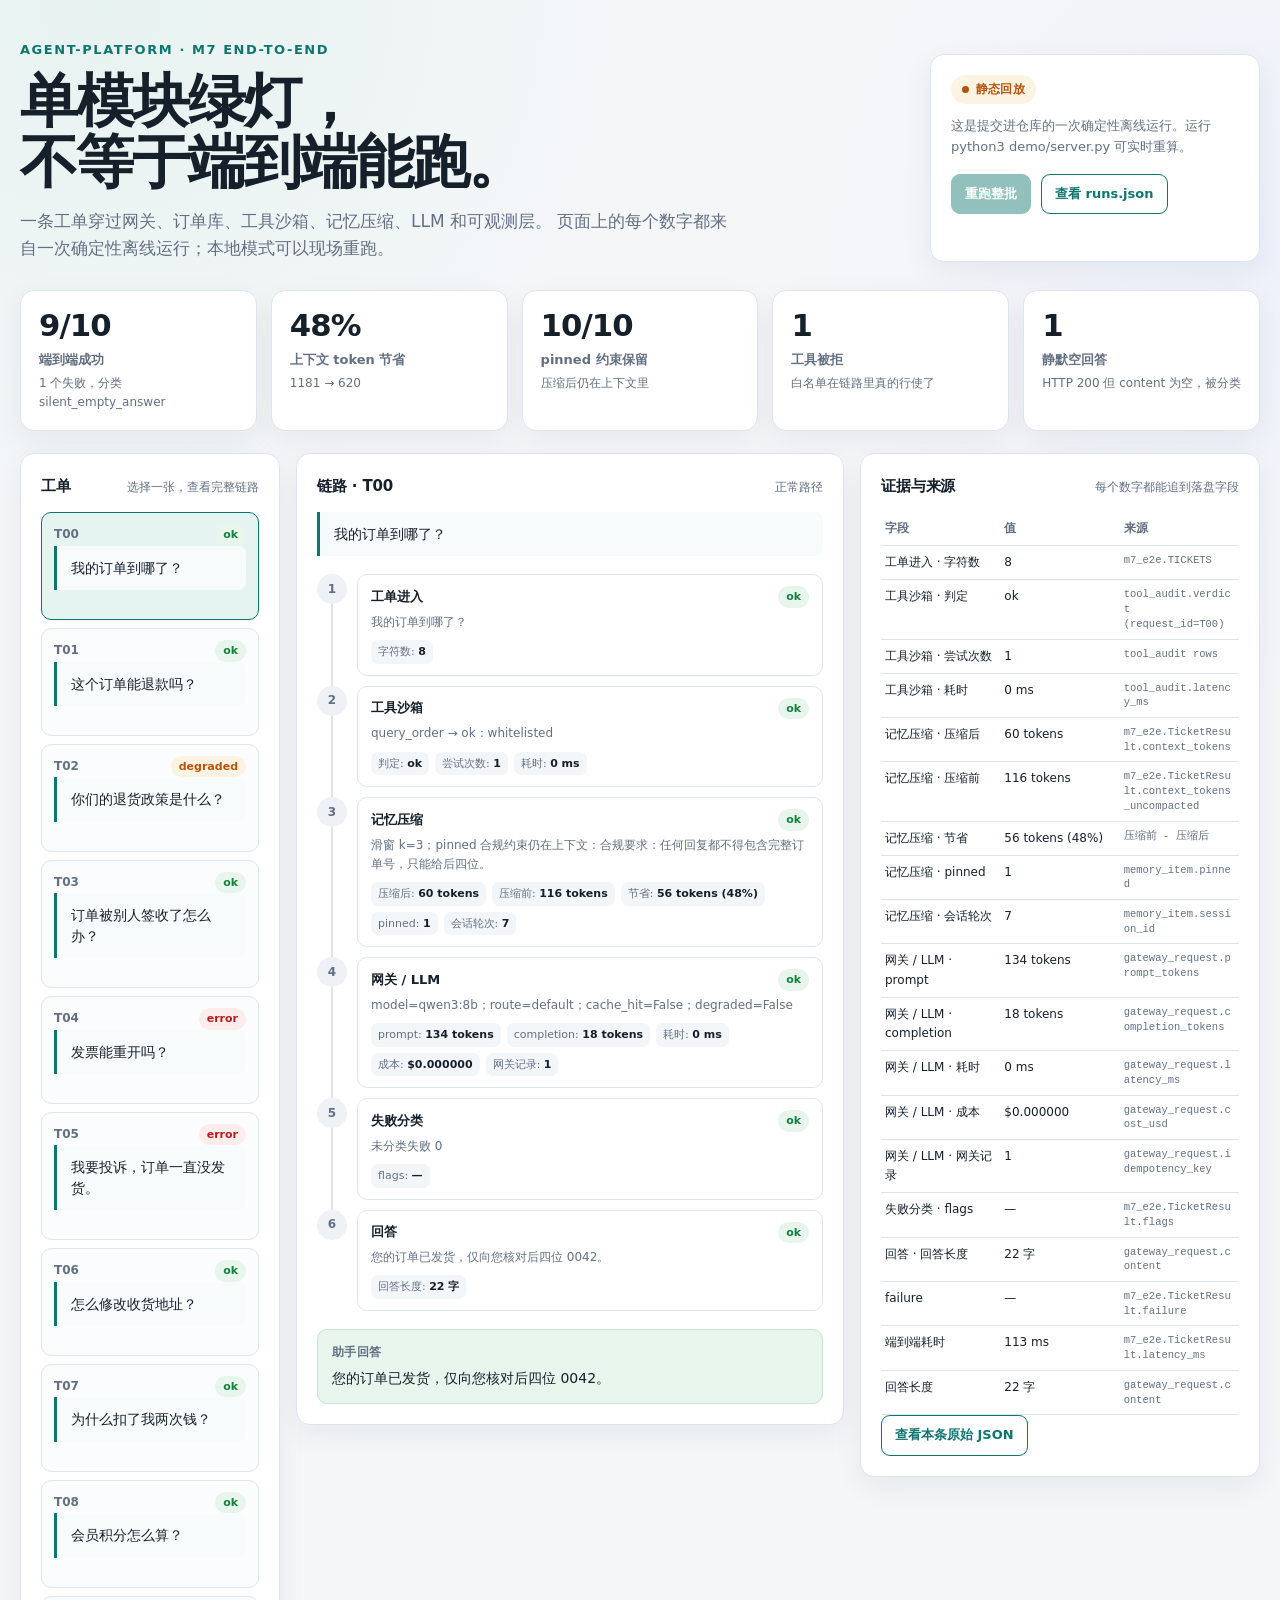
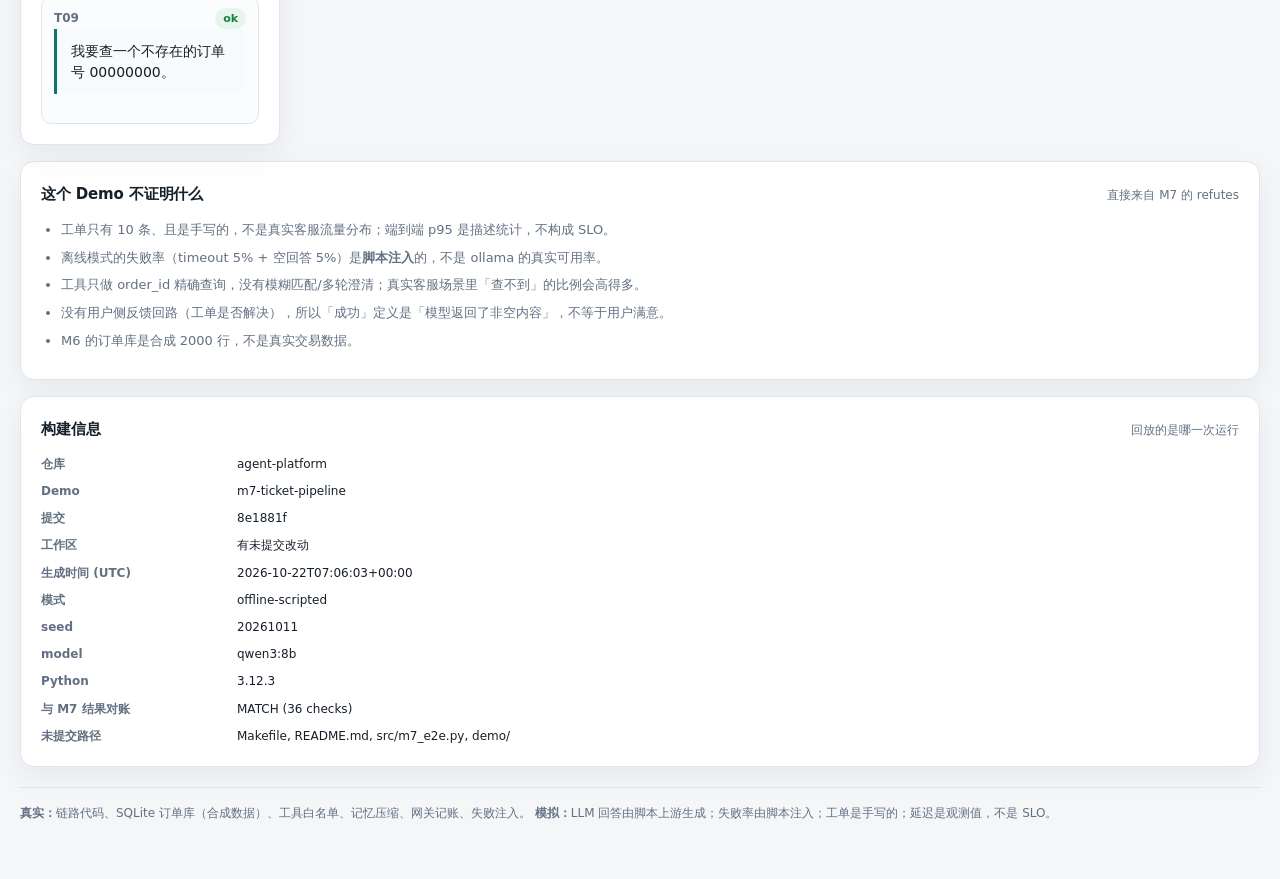
==== demo/public/index.html @ 4ac13f2f "feat(demo): add M7 ticket-pipeline evidence demo Adds a zero-dependency demo layer over the existing" ====
<!doctype html>
<html lang="zh-CN">
<head>
  <meta charset="utf-8">
  <meta name="viewport" content="width=device-width, initial-scale=1">
  <title>agent-platform · 工单链路 Demo</title>
  <meta name="description" content="一条客服工单穿过网关、订单库、工具沙箱、记忆压缩、LLM 和可观测层的可复现 Demo。">
  <link rel="stylesheet" href="./style.css">
</head>
<body>
  <div class="page">
    <header class="hero">
      <div class="hero-copy">
        <p class="eyebrow">agent-platform · M7 end-to-end</p>
        <h1>单模块绿灯，<br>不等于端到端能跑。</h1>
        <p class="lede">
          一条工单穿过网关、订单库、工具沙箱、记忆压缩、LLM 和可观测层。
          页面上的每个数字都来自一次确定性离线运行；本地模式可以现场重跑。
        </p>
      </div>
      <div class="mode-card">
        <span id="mode-badge" class="badge badge-neutral">加载中</span>
        <p id="mode-note" class="mode-note">正在读取构建产物…</p>
        <div class="mode-actions">
          <button id="rerun" class="button" type="button" disabled>重跑整批</button>
          <a id="raw-link" class="button button-ghost" href="./runs.json" target="_blank" rel="noreferrer">查看 runs.json</a>
        </div>
        <p id="rerun-status" class="rerun-status" aria-live="polite"></p>
      </div>
    </header>

    <div id="error" class="error" hidden></div>

    <section class="summary" id="summary" aria-label="关键证据"></section>

    <main class="layout">
      <section class="panel ticket-panel" aria-labelledby="tickets-title">
        <div class="panel-heading">
          <h2 id="tickets-title">工单</h2>
          <span class="muted">选择一张，查看完整链路</span>
        </div>
        <div id="ticket-list" class="ticket-list" role="list"></div>
      </section>

      <section class="panel detail-panel" aria-labelledby="detail-title">
        <div class="panel-heading">
          <h2 id="detail-title">链路</h2>
          <span id="detail-scenario" class="muted"></span>
        </div>
        <p id="ticket-text" class="ticket-text"></p>
        <div id="stage-timeline" class="timeline"></div>
        <div id="answer" class="answer"></div>
      </section>

      <aside class="panel evidence-panel" aria-labelledby="evidence-title">
        <div class="panel-heading">
          <h2 id="evidence-title">证据与来源</h2>
          <span class="muted">每个数字都能追到落盘字段</span>
        </div>
        <div id="evidence"></div>
        <button id="raw-toggle" class="button button-ghost" type="button" aria-expanded="false">查看本条原始 JSON</button>
        <pre id="raw-json" class="raw-json" hidden></pre>
      </aside>
    </main>

    <section class="panel boundaries" aria-labelledby="boundaries-title">
      <div class="panel-heading">
        <h2 id="boundaries-title">这个 Demo 不证明什么</h2>
        <span class="muted">直接来自 M7 的 refutes</span>
      </div>
      <ul id="boundaries"></ul>
    </section>

    <section class="panel provenance" aria-labelledby="meta-title">
      <div class="panel-heading">
        <h2 id="meta-title">构建信息</h2>
        <span class="muted">回放的是哪一次运行</span>
      </div>
      <dl id="meta"></dl>
    </section>

    <footer class="footer">
      <p>
        <strong>真实：</strong>链路代码、SQLite 订单库（合成数据）、工具白名单、记忆压缩、网关记账、失败注入。
        <strong>模拟：</strong>LLM 回答由脚本上游生成；失败率由脚本注入；工单是手写的；延迟是观测值，不是 SLO。
      </p>
    </footer>
  </div>
  <noscript>这个页面需要 JavaScript 才能读取 runs.json。</noscript>
  <script src="./app.js"></script>
</body>
</html>
---- demo/public/style.css ----
:root {
  --bg: #f4f6f8;
  --panel: #ffffff;
  --ink: #16202b;
  --muted: #637083;
  --line: #dfe5ec;
  --accent: #0f766e;
  --accent-soft: #e6f4f1;
  --ok: #15803d;
  --ok-soft: #e8f5ec;
  --warn: #b45309;
  --warn-soft: #fdf3e3;
  --bad: #b91c1c;
  --bad-soft: #fdecec;
  --neutral-soft: #eef1f5;
  --radius: 14px;
  --shadow: 0 10px 30px rgba(22, 32, 43, 0.06);
}

* { box-sizing: border-box; }

html { scroll-behavior: smooth; }

body {
  margin: 0;
  background:
    radial-gradient(circle at 8% 0%, #e7f3f0 0, transparent 32rem),
    radial-gradient(circle at 100% 10%, #eef1fb 0, transparent 28rem),
    var(--bg);
  color: var(--ink);
  font-family: ui-sans-serif, system-ui, -apple-system, "Segoe UI", "Noto Sans SC", sans-serif;
  line-height: 1.6;
  overflow-x: hidden;
}

.page {
  width: min(1440px, calc(100% - 40px));
  margin: 0 auto;
  padding: 40px 0 56px;
}

.hero {
  display: grid;
  grid-template-columns: minmax(0, 1fr) 330px;
  gap: 28px;
  align-items: end;
  margin-bottom: 28px;
}

.eyebrow {
  margin: 0 0 10px;
  color: var(--accent);
  font-size: 13px;
  font-weight: 700;
  letter-spacing: 0.12em;
  text-transform: uppercase;
}

h1 {
  margin: 0 0 14px;
  font-size: clamp(34px, 5vw, 58px);
  line-height: 1.06;
  letter-spacing: -0.035em;
}

.lede {
  max-width: 720px;
  margin: 0;
  color: var(--muted);
  font-size: 17px;
}

.mode-card {
  background: var(--panel);
  border: 1px solid var(--line);
  border-radius: var(--radius);
  box-shadow: var(--shadow);
  padding: 20px;
}

.badge {
  display: inline-flex;
  align-items: center;
  gap: 7px;
  border-radius: 999px;
  padding: 5px 11px;
  font-size: 12px;
  font-weight: 700;
  letter-spacing: 0.02em;
}

.badge::before {
  content: "";
  width: 7px;
  height: 7px;
  border-radius: 50%;
  background: currentColor;
}

.badge-neutral { background: var(--neutral-soft); color: var(--muted); }
.badge-static { background: var(--warn-soft); color: var(--warn); }
.badge-live { background: var(--ok-soft); color: var(--ok); }

.mode-note {
  margin: 12px 0 16px;
  color: var(--muted);
  font-size: 13px;
}

.mode-actions { display: flex; flex-wrap: wrap; gap: 10px; }

.button {
  appearance: none;
  border: 1px solid var(--accent);
  background: var(--accent);
  color: #fff;
  border-radius: 9px;
  padding: 9px 13px;
  font: inherit;
  font-size: 13px;
  font-weight: 650;
  cursor: pointer;
  text-decoration: none;
  transition: transform 120ms ease, opacity 120ms ease, background 120ms ease;
}

.button:hover:not(:disabled) { transform: translateY(-1px); }
.button:disabled { cursor: not-allowed; opacity: 0.45; }

.button-ghost {
  background: transparent;
  color: var(--accent);
}

.rerun-status {
  min-height: 1.4em;
  margin: 10px 0 0;
  color: var(--muted);
  font-size: 12px;
}

.error {
  margin-bottom: 20px;
  border: 1px solid #f2c4c4;
  background: var(--bad-soft);
  color: var(--bad);
  border-radius: var(--radius);
  padding: 14px 16px;
  font-weight: 600;
}

.summary {
  display: grid;
  grid-template-columns: repeat(5, minmax(0, 1fr));
  gap: 14px;
  margin-bottom: 22px;
}

.metric-card {
  background: var(--panel);
  border: 1px solid var(--line);
  border-radius: var(--radius);
  box-shadow: var(--shadow);
  padding: 18px;
}

.metric-card .metric-value {
  display: block;
  font-size: clamp(24px, 2.4vw, 34px);
  font-weight: 780;
  letter-spacing: -0.03em;
  line-height: 1.1;
}

.metric-card .metric-label {
  display: block;
  margin-top: 7px;
  color: var(--muted);
  font-size: 13px;
  font-weight: 650;
}

.metric-card .metric-hint {
  display: block;
  margin-top: 3px;
  color: var(--muted);
  font-size: 12px;
}

.layout {
  display: grid;
  grid-template-columns: 260px minmax(0, 1fr) 400px;
  gap: 16px;
  align-items: start;
}

.layout > * { min-width: 0; }

.panel {
  background: var(--panel);
  border: 1px solid var(--line);
  border-radius: var(--radius);
  box-shadow: var(--shadow);
  padding: 20px;
  min-width: 0;
}

.panel-heading {
  display: flex;
  align-items: baseline;
  justify-content: space-between;
  gap: 12px;
  margin-bottom: 14px;
}

h2 {
  margin: 0;
  font-size: 15px;
  letter-spacing: -0.01em;
}

.muted { color: var(--muted); font-size: 12px; }

.ticket-list { display: grid; gap: 8px; }

.ticket-button {
  width: 100%;
  border: 1px solid var(--line);
  background: #fbfcfd;
  color: var(--ink);
  border-radius: 10px;
  padding: 11px 12px;
  text-align: left;
  font: inherit;
  cursor: pointer;
  transition: border-color 120ms ease, background 120ms ease, transform 120ms ease;
}

.ticket-button:hover { border-color: #b8c6d6; transform: translateX(2px); }

.ticket-button.is-selected {
  border-color: var(--accent);
  background: var(--accent-soft);
}

.ticket-top {
  display: flex;
  align-items: center;
  justify-content: space-between;
  gap: 8px;
}

.ticket-id { font-size: 12px; font-weight: 800; color: var(--muted); }

.ticket-text {
  margin: 4px 0 0;
  font-size: 13px;
  line-height: 1.45;
}

.detail-panel { min-height: 600px; }

.ticket-text {
  margin: 0 0 18px;
  padding: 12px 14px;
  border-left: 3px solid var(--accent);
  background: #f8fbfc;
  border-radius: 0 8px 8px 0;
  font-size: 14px;
}

.timeline { display: grid; gap: 10px; }

.stage {
  display: grid;
  grid-template-columns: 30px minmax(0, 1fr);
  gap: 10px;
  position: relative;
}

.stage:not(:last-child)::before {
  content: "";
  position: absolute;
  left: 14px;
  top: 30px;
  bottom: -10px;
  width: 2px;
  background: var(--line);
}

.stage-index {
  display: grid;
  place-items: center;
  width: 30px;
  height: 30px;
  border-radius: 50%;
  background: var(--neutral-soft);
  color: var(--muted);
  font-size: 12px;
  font-weight: 800;
  z-index: 1;
}

.stage-body {
  border: 1px solid var(--line);
  border-radius: 10px;
  padding: 11px 13px;
  background: #fff;
}

.stage-head {
  display: flex;
  align-items: center;
  justify-content: space-between;
  gap: 10px;
}

.stage-name { font-size: 13px; font-weight: 750; }

.stage-detail {
  margin: 5px 0 0;
  color: var(--muted);
  font-size: 12px;
  white-space: pre-wrap;
  overflow-wrap: anywhere;
}

.metrics {
  display: flex;
  flex-wrap: wrap;
  gap: 6px;
  margin-top: 8px;
}

.metric-chip {
  background: #f3f6f9;
  border-radius: 7px;
  padding: 3px 7px;
  font-size: 11px;
  color: var(--muted);
}

.metric-chip strong { color: var(--ink); font-weight: 750; }

.status {
  display: inline-flex;
  align-items: center;
  border-radius: 999px;
  padding: 2px 8px;
  font-size: 11px;
  font-weight: 750;
  white-space: nowrap;
}

.status-ok { background: var(--ok-soft); color: var(--ok); }
.status-error { background: var(--bad-soft); color: var(--bad); }
.status-empty { background: var(--warn-soft); color: var(--warn); }
.status-degraded { background: var(--warn-soft); color: var(--warn); }
.status-skipped { background: var(--neutral-soft); color: var(--muted); }

.answer {
  margin-top: 18px;
  border: 1px solid var(--line);
  border-radius: 10px;
  padding: 13px 14px;
  background: #fbfcfd;
  font-size: 14px;
}

.answer.is-empty { border-color: #f0c9a8; background: var(--warn-soft); }
.answer.is-ok { border-color: #c7e3d2; background: var(--ok-soft); }

.answer-title {
  margin: 0 0 5px;
  font-size: 12px;
  font-weight: 800;
  color: var(--muted);
  letter-spacing: 0.04em;
  text-transform: uppercase;
}

.answer-text { margin: 0; }

.evidence-table {
  width: 100%;
  table-layout: fixed;
  border-collapse: collapse;
  font-size: 12px;
}

.evidence-table th,
.evidence-table td {
  border-bottom: 1px solid var(--line);
  padding: 7px 4px;
  text-align: left;
  vertical-align: top;
  overflow-wrap: anywhere;
  word-break: break-word;
}

.evidence-table th { color: var(--muted); font-weight: 700; }
.evidence-table td:first-child { width: 32%; }
.evidence-table td:nth-child(2) { width: 22%; }
.evidence-table td:nth-child(3) { width: 46%; }
.evidence-source { color: var(--muted); font-family: ui-monospace, SFMono-Regular, Menlo, Consolas, monospace; font-size: 10.5px; line-height: 1.4; }

.raw-json {
  max-height: 360px;
  overflow: auto;
  margin: 12px 0 0;
  border: 1px solid var(--line);
  border-radius: 10px;
  background: #f7f9fb;
  padding: 12px;
  font-size: 11px;
  line-height: 1.5;
}

.boundaries { margin-top: 16px; }

.boundaries ul {
  margin: 0;
  padding-left: 20px;
  color: var(--muted);
  font-size: 13px;
}

.boundaries li { margin-bottom: 7px; }

.provenance { margin-top: 16px; }

.provenance dl {
  display: grid;
  grid-template-columns: 180px minmax(0, 1fr);
  gap: 8px 16px;
  margin: 0;
  font-size: 12px;
}

.provenance dt { color: var(--muted); font-weight: 700; }
.provenance dd { margin: 0; overflow-wrap: anywhere; }

.footer {
  margin-top: 20px;
  color: var(--muted);
  font-size: 12px;
}

.footer p {
  margin: 0;
  border-top: 1px solid var(--line);
  padding-top: 16px;
}

@media (max-width: 1180px) {
  .layout { grid-template-columns: 250px minmax(0, 1fr); }
  .evidence-panel { grid-column: 1 / -1; }
}

@media (max-width: 900px) {
  .page { width: min(100% - 24px, 760px); padding-top: 24px; }
  .hero { grid-template-columns: 1fr; align-items: start; }
  .summary { grid-template-columns: repeat(2, minmax(0, 1fr)); }
  .layout { grid-template-columns: 1fr; }
  .ticket-panel { order: 1; }
  .detail-panel { order: 2; min-height: auto; }
  .evidence-panel { order: 3; }
  .ticket-list {
    display: flex;
    overflow-x: auto;
    gap: 8px;
    padding-bottom: 6px;
    scroll-snap-type: x proximity;
  }
  .ticket-button {
    flex: 0 0 230px;
    scroll-snap-align: start;
  }
}

@media (max-width: 520px) {
  .summary { grid-template-columns: 1fr; }
  .provenance dl { grid-template-columns: 1fr; }
  .panel { padding: 15px; }
}
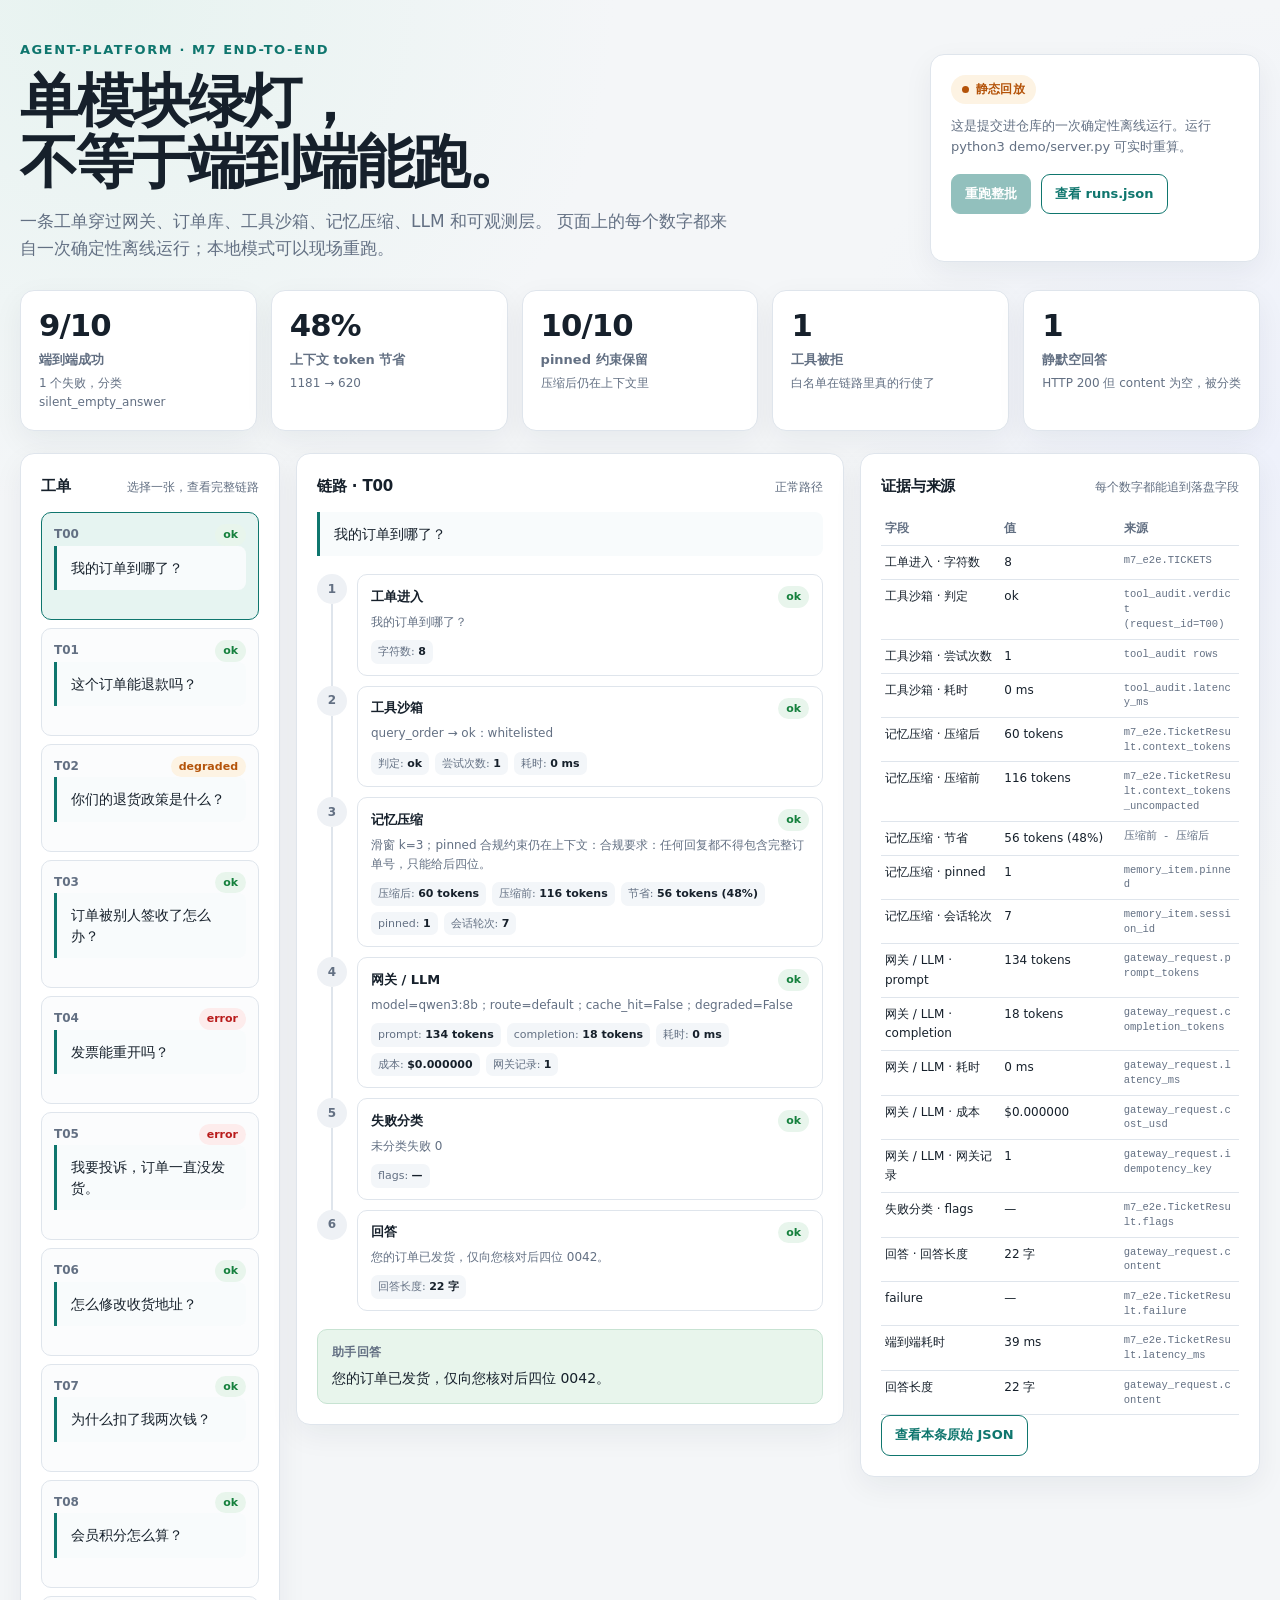
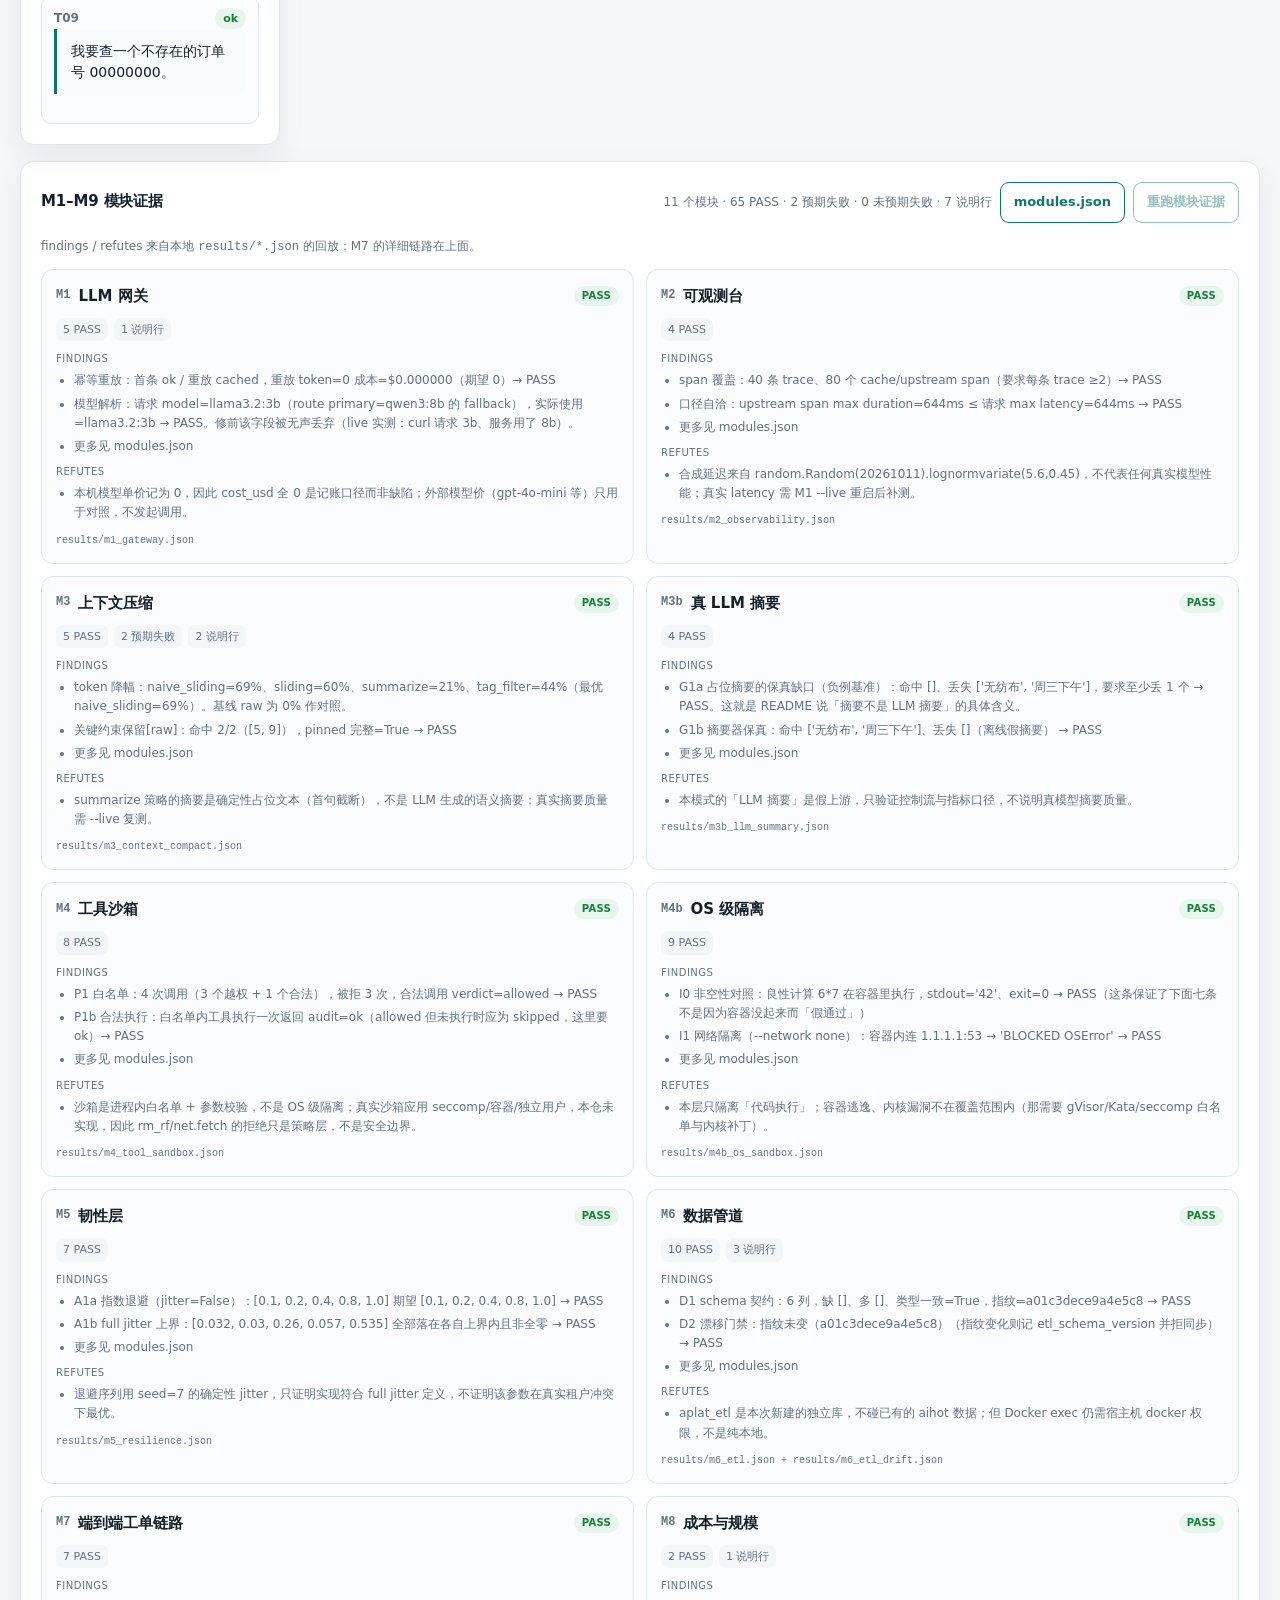
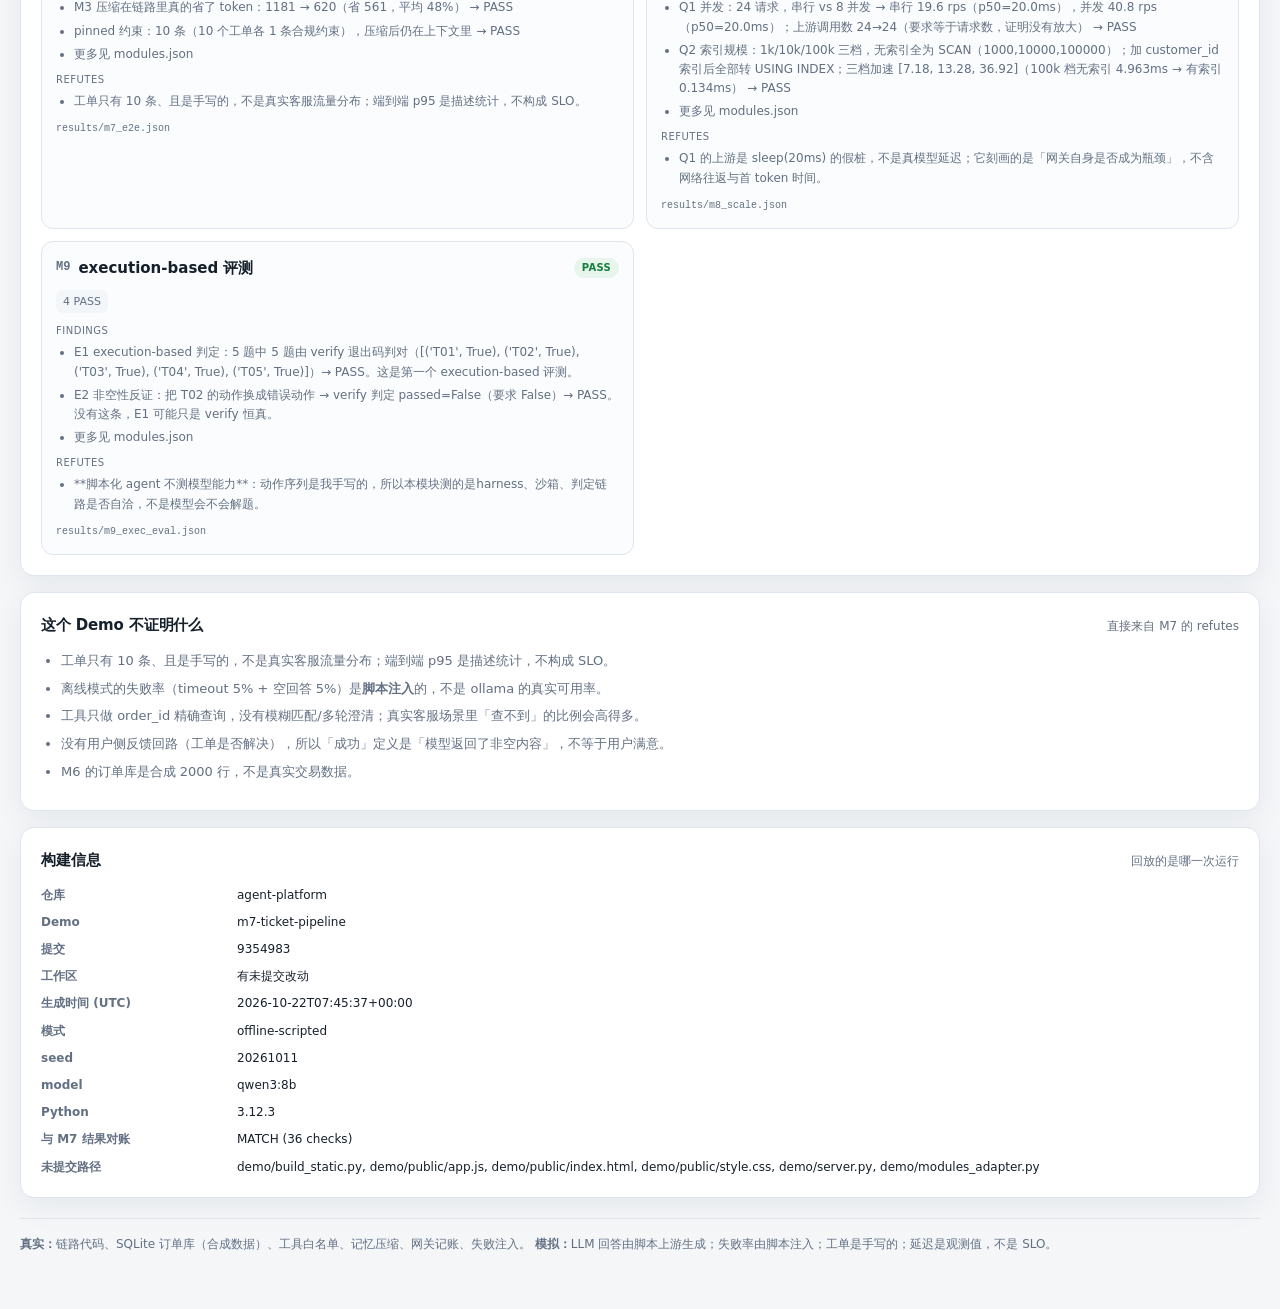
==== commit 3c0ce8f4: "feat(demo): add M1-M9 module evidence console The demo now replays every module's findings/refutes f" ====
--- a/demo/public/index.html
+++ b/demo/public/index.html
@@ -63,6 +63,20 @@
       </aside>
     </main>
 
+    <section class="panel modules-panel" id="modules-panel" aria-labelledby="modules-title">
+      <div class="panel-heading">
+        <h2 id="modules-title">M1–M9 模块证据</h2>
+        <div class="module-actions">
+          <span id="module-summary" class="muted">正在读取模块回放…</span>
+          <a class="button button-ghost" href="./modules.json" target="_blank" rel="noreferrer">modules.json</a>
+          <button id="modules-rerun" class="button button-ghost" type="button" disabled>重跑模块证据</button>
+        </div>
+      </div>
+      <p class="muted">findings / refutes 来自本地 <code>results/*.json</code> 的回放；M7 的详细链路在上面。</p>
+      <div id="module-grid" class="module-grid"></div>
+      <p id="module-error" class="muted" hidden></p>
+    </section>
+
     <section class="panel boundaries" aria-labelledby="boundaries-title">
       <div class="panel-heading">
         <h2 id="boundaries-title">这个 Demo 不证明什么</h2>
--- a/demo/public/style.css
+++ b/demo/public/style.css
@@ -483,3 +483,73 @@
   .provenance dl { grid-template-columns: 1fr; }
   .panel { padding: 15px; }
 }
+
+/* ---------- module evidence console ---------- */
+.modules-panel { margin-top: 16px; }
+.module-actions {
+  display: flex;
+  flex-wrap: wrap;
+  gap: 8px;
+  align-items: center;
+  justify-content: flex-end;
+}
+.module-grid {
+  display: grid;
+  grid-template-columns: repeat(2, minmax(0, 1fr));
+  gap: 12px;
+}
+.module-card {
+  border: 1px solid var(--line);
+  border-radius: 12px;
+  padding: 14px;
+  background: #fbfcfd;
+  min-width: 0;
+}
+.module-head {
+  display: flex;
+  align-items: center;
+  gap: 8px;
+  flex-wrap: wrap;
+}
+.module-id {
+  font-family: ui-monospace, SFMono-Regular, Menlo, Consolas, monospace;
+  font-size: 12px;
+  font-weight: 800;
+  color: var(--muted);
+}
+.module-title { margin: 0; font-size: 15px; flex: 1 1 auto; }
+.module-status {
+  display: inline-flex;
+  border-radius: 999px;
+  padding: 2px 8px;
+  font-size: 10px;
+  font-weight: 800;
+  letter-spacing: 0.03em;
+}
+.module-status-ok { background: var(--ok-soft); color: var(--ok); }
+.module-status-bad { background: var(--bad-soft); color: var(--bad); }
+.module-status-warn { background: var(--warn-soft); color: var(--warn); }
+.module-status-neutral { background: var(--neutral-soft); color: var(--muted); }
+.module-meta { display: flex; flex-wrap: wrap; gap: 6px; margin: 10px 0; }
+.metric-chip-bad { background: var(--bad-soft); color: var(--bad); }
+.module-list { margin-top: 8px; }
+.module-list-title {
+  margin: 0 0 4px;
+  font-size: 10px;
+  text-transform: uppercase;
+  letter-spacing: 0.05em;
+  color: var(--muted);
+}
+.module-list ul { margin: 0; padding-left: 18px; font-size: 12px; color: var(--muted); }
+.module-list li { margin-bottom: 4px; overflow-wrap: anywhere; }
+.module-source {
+  margin: 10px 0 0;
+  font-family: ui-monospace, SFMono-Regular, Menlo, Consolas, monospace;
+  font-size: 10px;
+  color: var(--muted);
+  overflow-wrap: anywhere;
+}
+@media (max-width: 900px) {
+  .module-grid { grid-template-columns: 1fr; }
+  .module-actions { justify-content: flex-start; }
+}
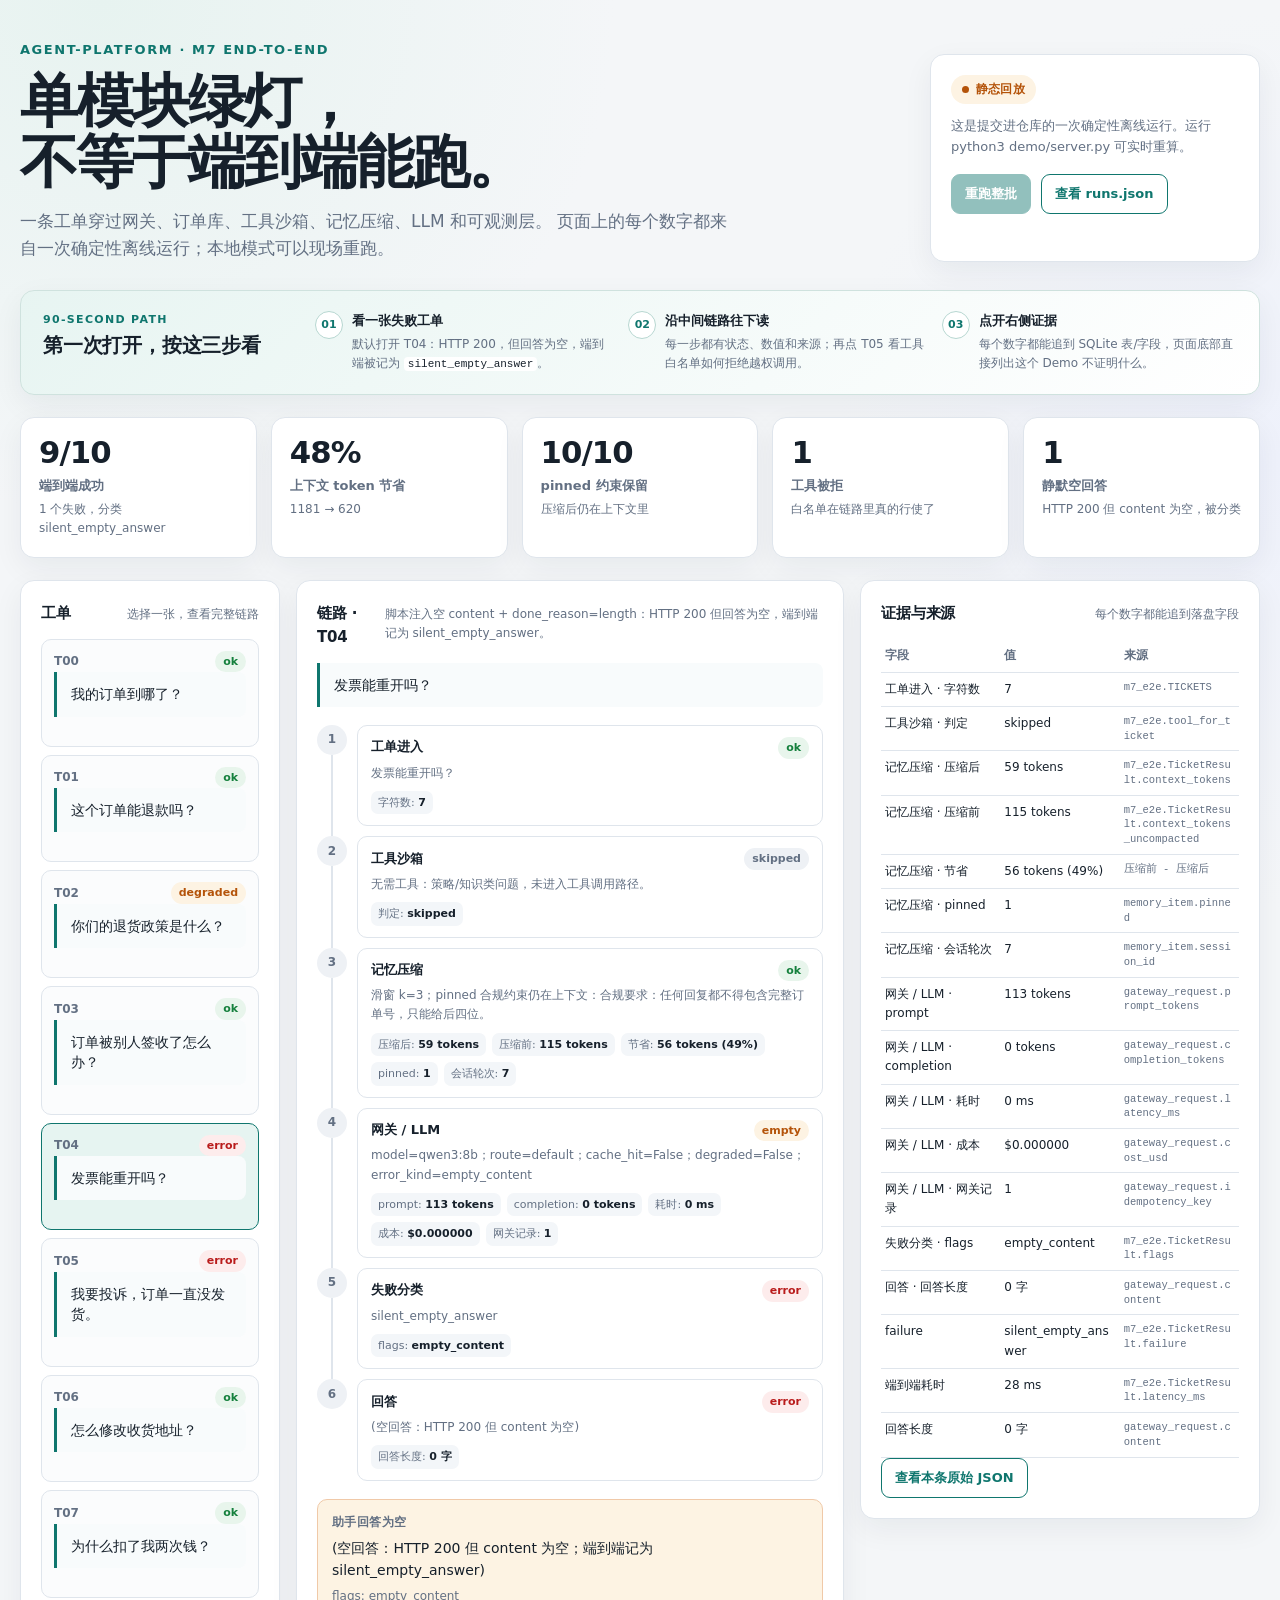
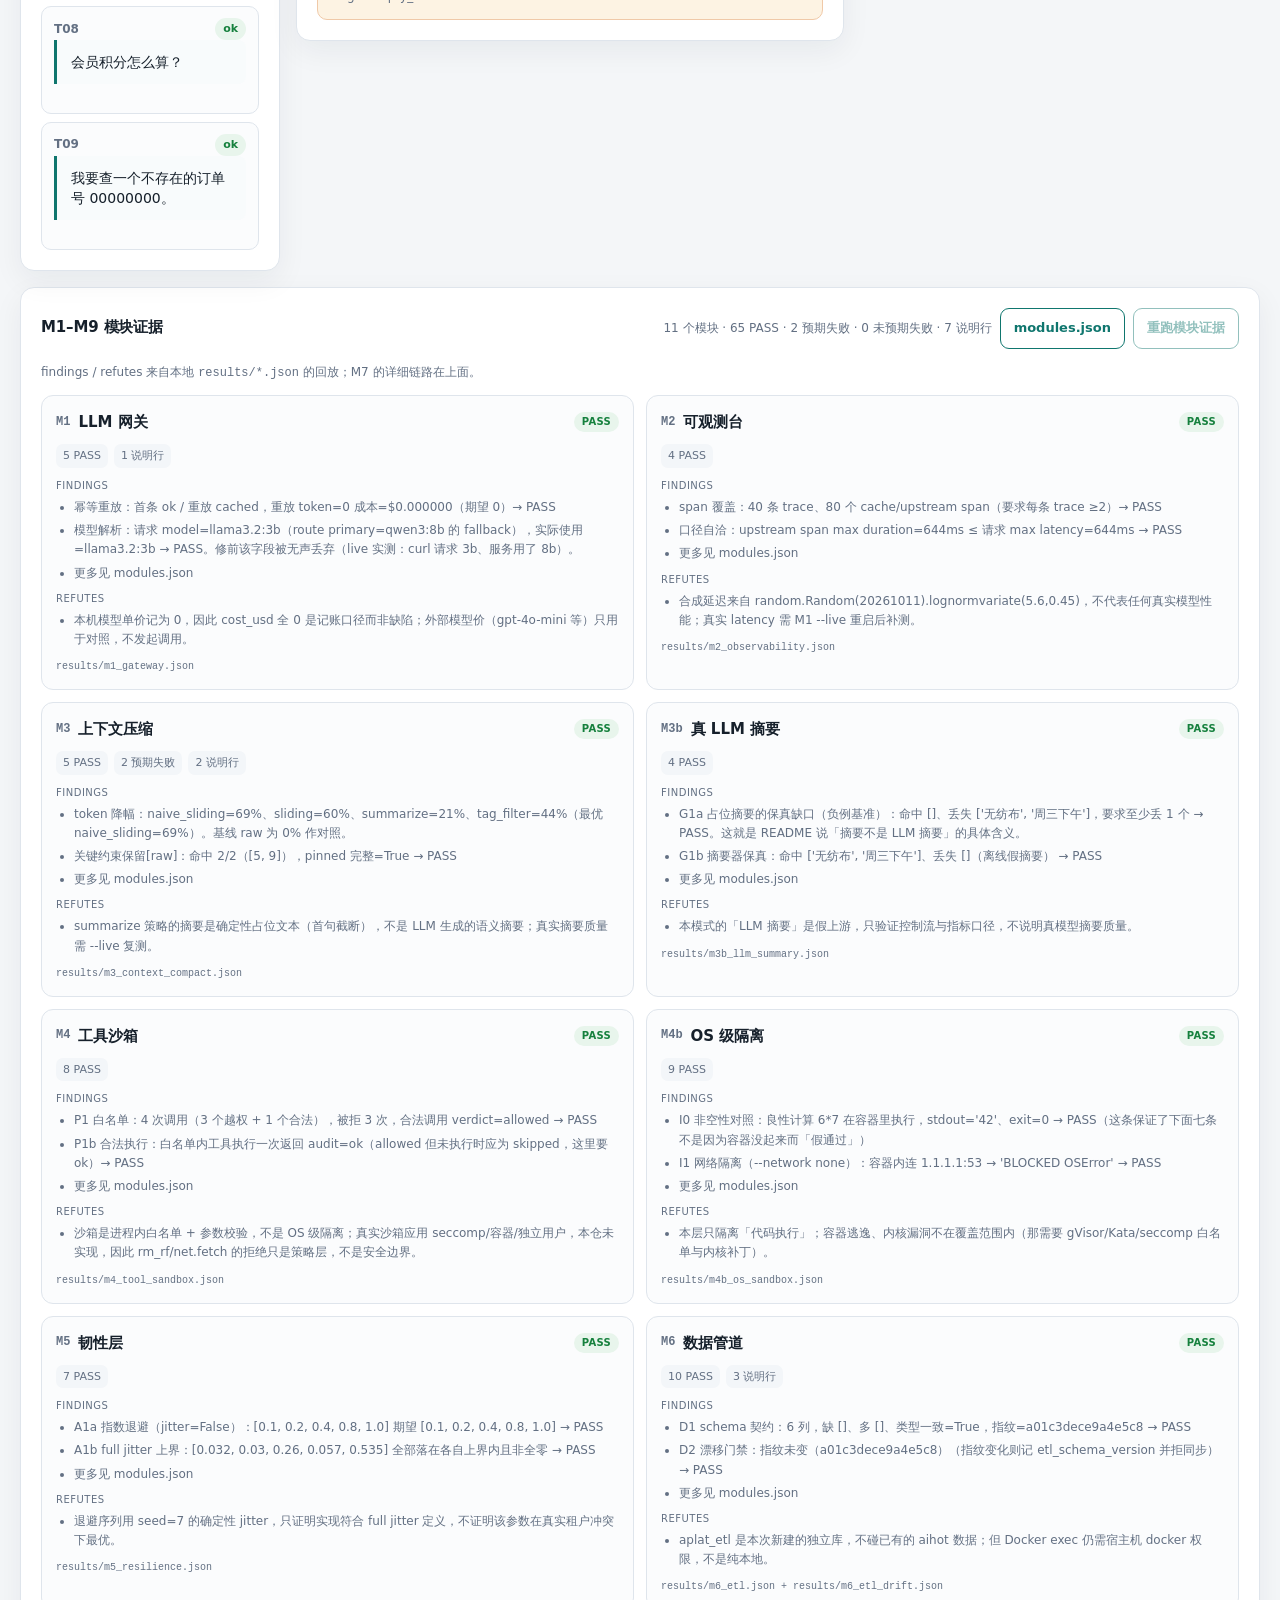
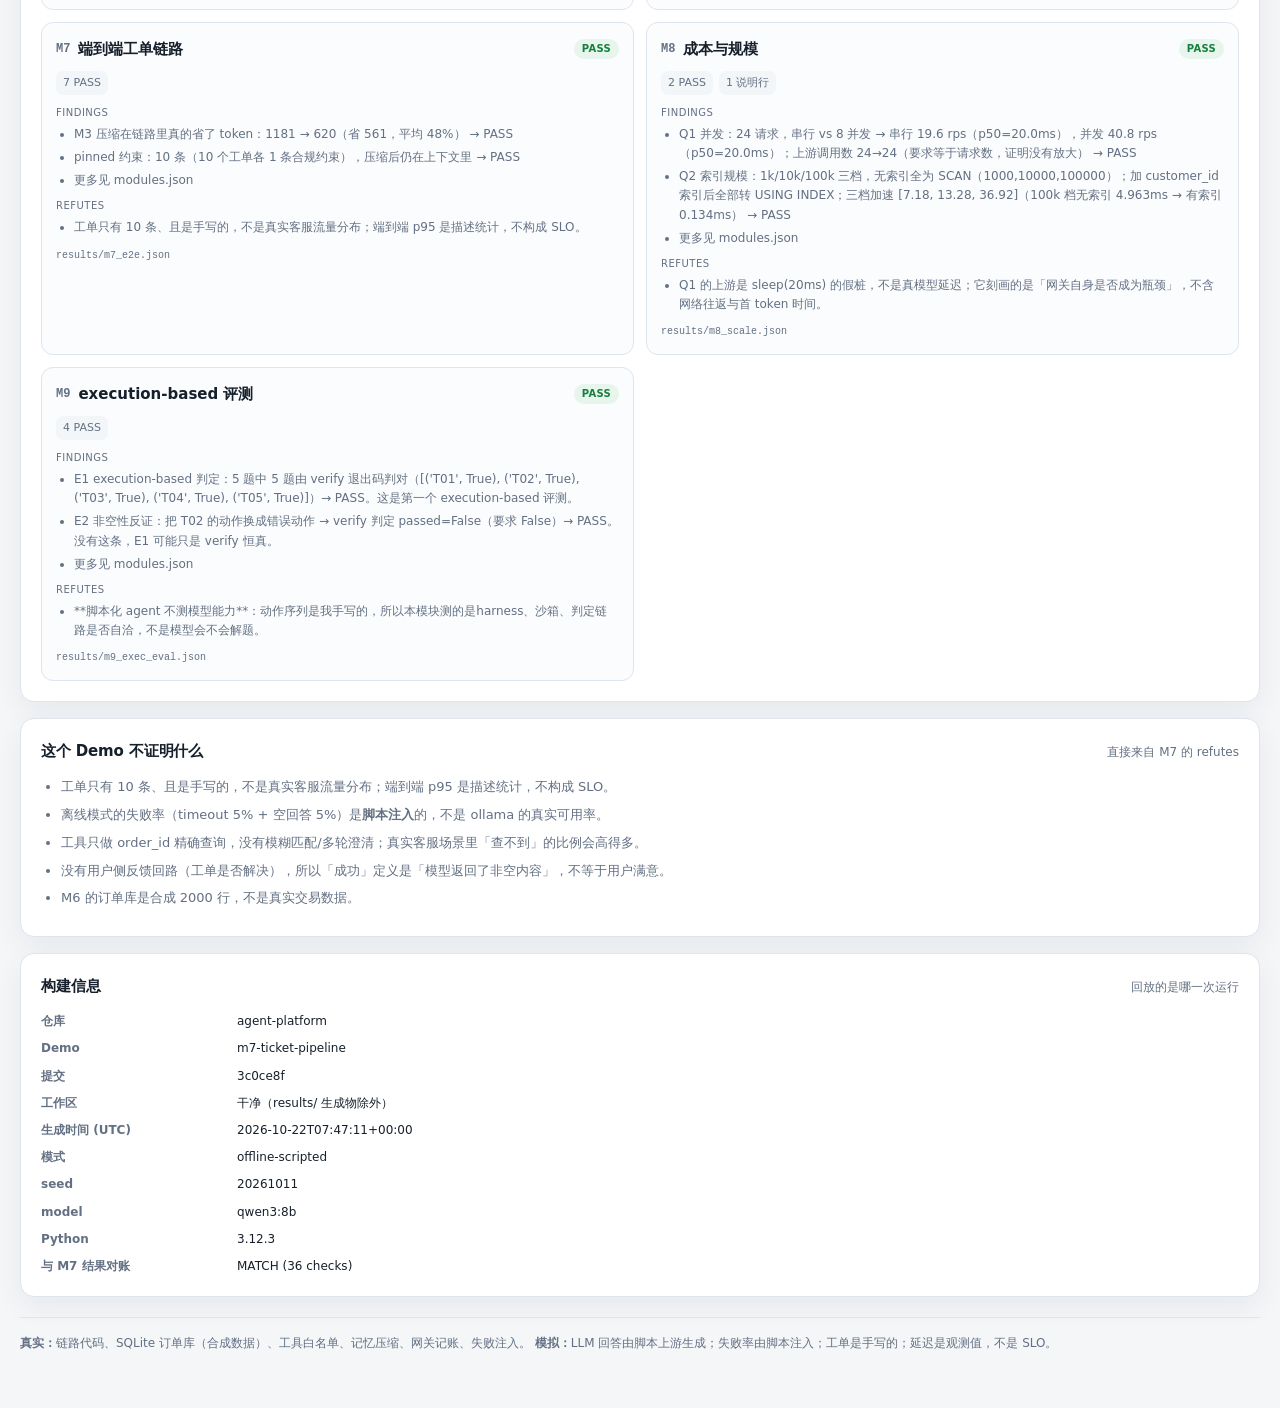
==== commit 9880d86d: "feat(demo): add guided first-run path" ====
--- a/demo/public/index.html
+++ b/demo/public/index.html
@@ -30,6 +30,36 @@
     </header>
 
     <div id="error" class="error" hidden></div>
+
+    <section class="start-here" id="start-here" aria-labelledby="start-here-title">
+      <div class="start-here-copy">
+        <p class="start-here-kicker">90-second path</p>
+        <h2 id="start-here-title">第一次打开，按这三步看</h2>
+      </div>
+      <ol class="start-steps">
+        <li>
+          <span class="start-number">01</span>
+          <div>
+            <strong>看一张失败工单</strong>
+            <p>默认打开 T04：HTTP 200，但回答为空，端到端被记为 <code>silent_empty_answer</code>。</p>
+          </div>
+        </li>
+        <li>
+          <span class="start-number">02</span>
+          <div>
+            <strong>沿中间链路往下读</strong>
+            <p>每一步都有状态、数值和来源；再点 T05 看工具白名单如何拒绝越权调用。</p>
+          </div>
+        </li>
+        <li>
+          <span class="start-number">03</span>
+          <div>
+            <strong>点开右侧证据</strong>
+            <p>每个数字都能追到 SQLite 表/字段，页面底部直接列出这个 Demo 不证明什么。</p>
+          </div>
+        </li>
+      </ol>
+    </section>
 
     <section class="summary" id="summary" aria-label="关键证据"></section>
 
--- a/demo/public/style.css
+++ b/demo/public/style.css
@@ -149,6 +149,84 @@
   font-weight: 600;
 }
 
+.start-here {
+  display: grid;
+  grid-template-columns: 250px minmax(0, 1fr);
+  gap: 22px;
+  align-items: start;
+  margin-bottom: 22px;
+  border: 1px solid #cfe2de;
+  border-radius: var(--radius);
+  background:
+    linear-gradient(135deg, rgba(230, 244, 241, 0.95), rgba(255, 255, 255, 0.92)),
+    var(--panel);
+  box-shadow: var(--shadow);
+  padding: 20px 22px;
+}
+
+.start-here-kicker {
+  margin: 0 0 4px;
+  color: var(--accent);
+  font-size: 11px;
+  font-weight: 800;
+  letter-spacing: 0.12em;
+  text-transform: uppercase;
+}
+
+.start-here h2 {
+  font-size: 20px;
+  line-height: 1.25;
+}
+
+.start-steps {
+  display: grid;
+  grid-template-columns: repeat(3, minmax(0, 1fr));
+  gap: 18px;
+  margin: 0;
+  padding: 0;
+  list-style: none;
+}
+
+.start-steps li {
+  display: grid;
+  grid-template-columns: 28px minmax(0, 1fr);
+  gap: 9px;
+  min-width: 0;
+}
+
+.start-number {
+  display: grid;
+  place-items: center;
+  width: 28px;
+  height: 28px;
+  border: 1px solid #b7d7d1;
+  border-radius: 999px;
+  background: #fff;
+  color: var(--accent);
+  font-size: 11px;
+  font-weight: 800;
+}
+
+.start-steps strong {
+  display: block;
+  margin-bottom: 3px;
+  font-size: 13px;
+}
+
+.start-steps p {
+  margin: 0;
+  color: var(--muted);
+  font-size: 12px;
+}
+
+.start-steps code {
+  border-radius: 4px;
+  background: #fff;
+  padding: 1px 4px;
+  color: var(--ink);
+  font-size: 11px;
+}
+
 .summary {
   display: grid;
   grid-template-columns: repeat(5, minmax(0, 1fr));
@@ -460,6 +538,8 @@
 @media (max-width: 900px) {
   .page { width: min(100% - 24px, 760px); padding-top: 24px; }
   .hero { grid-template-columns: 1fr; align-items: start; }
+  .start-here { grid-template-columns: 1fr; }
+  .start-steps { grid-template-columns: 1fr; gap: 12px; }
   .summary { grid-template-columns: repeat(2, minmax(0, 1fr)); }
   .layout { grid-template-columns: 1fr; }
   .ticket-panel { order: 1; }
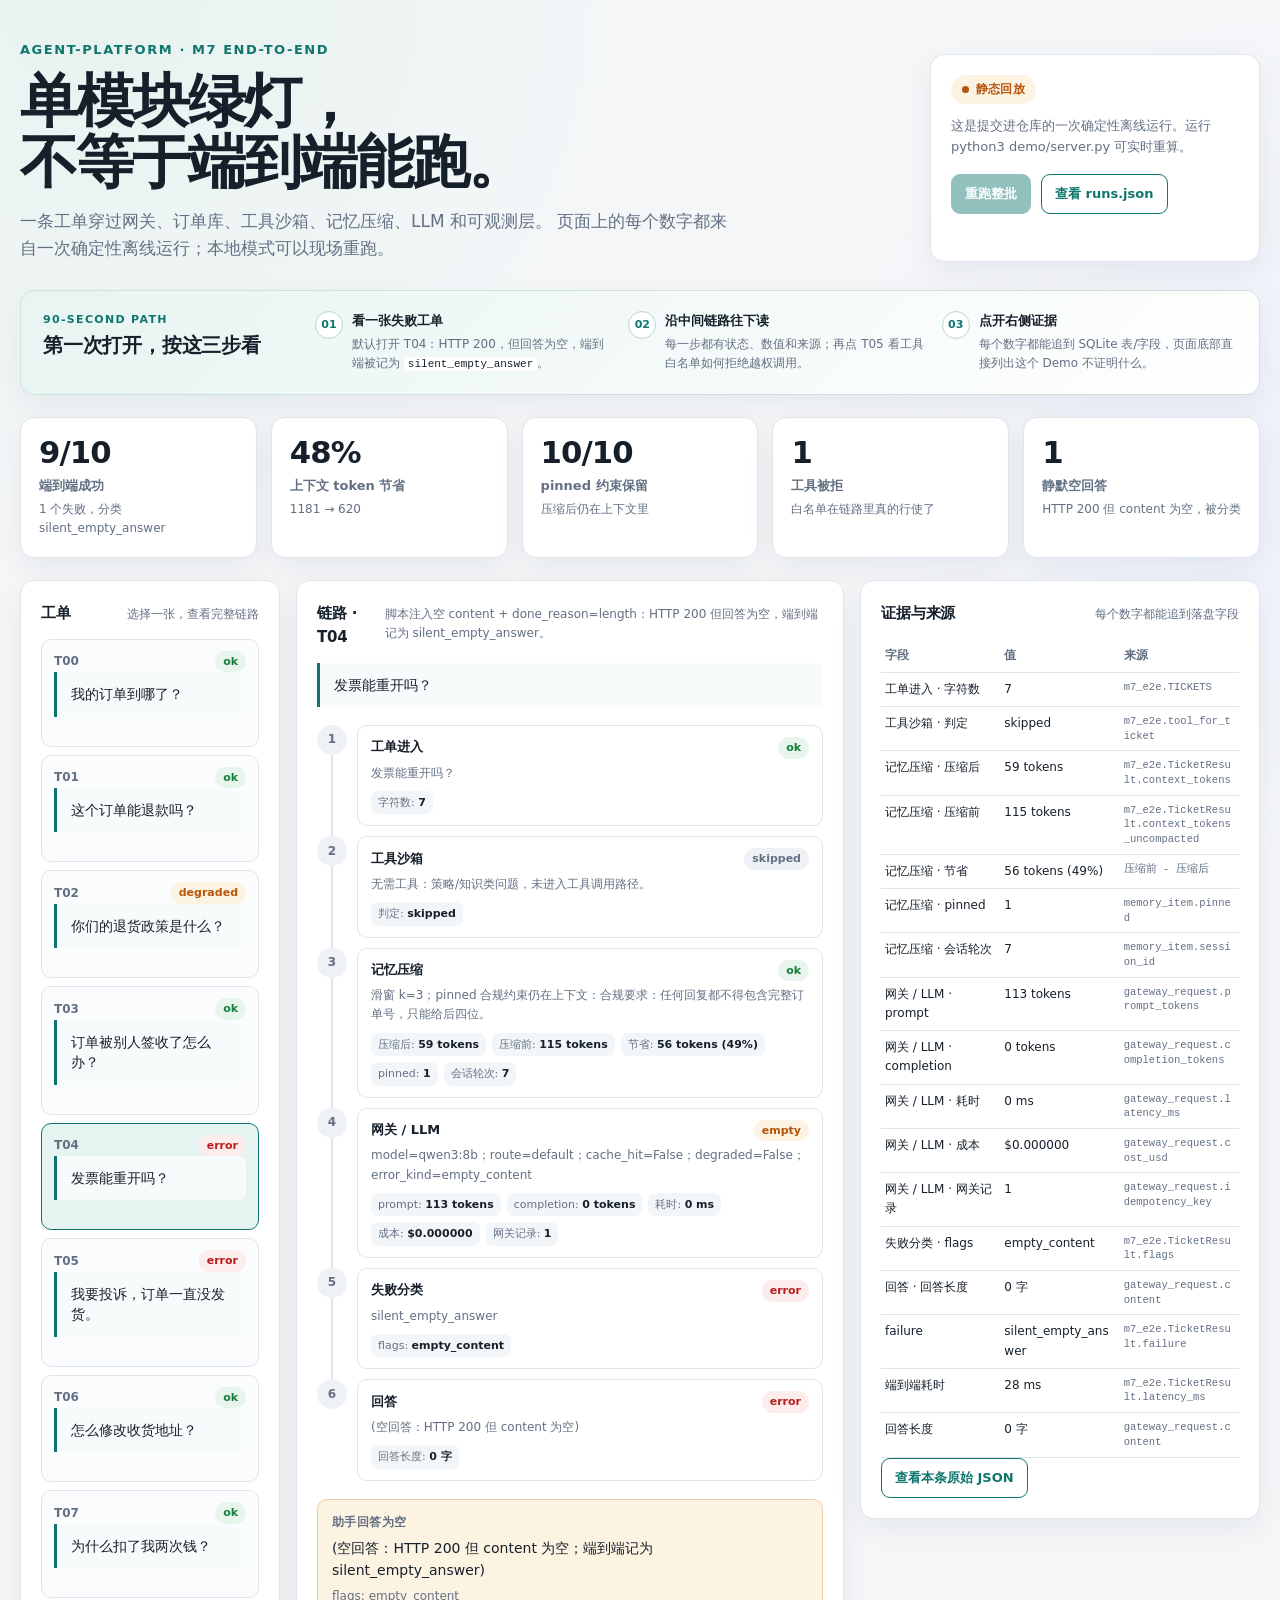
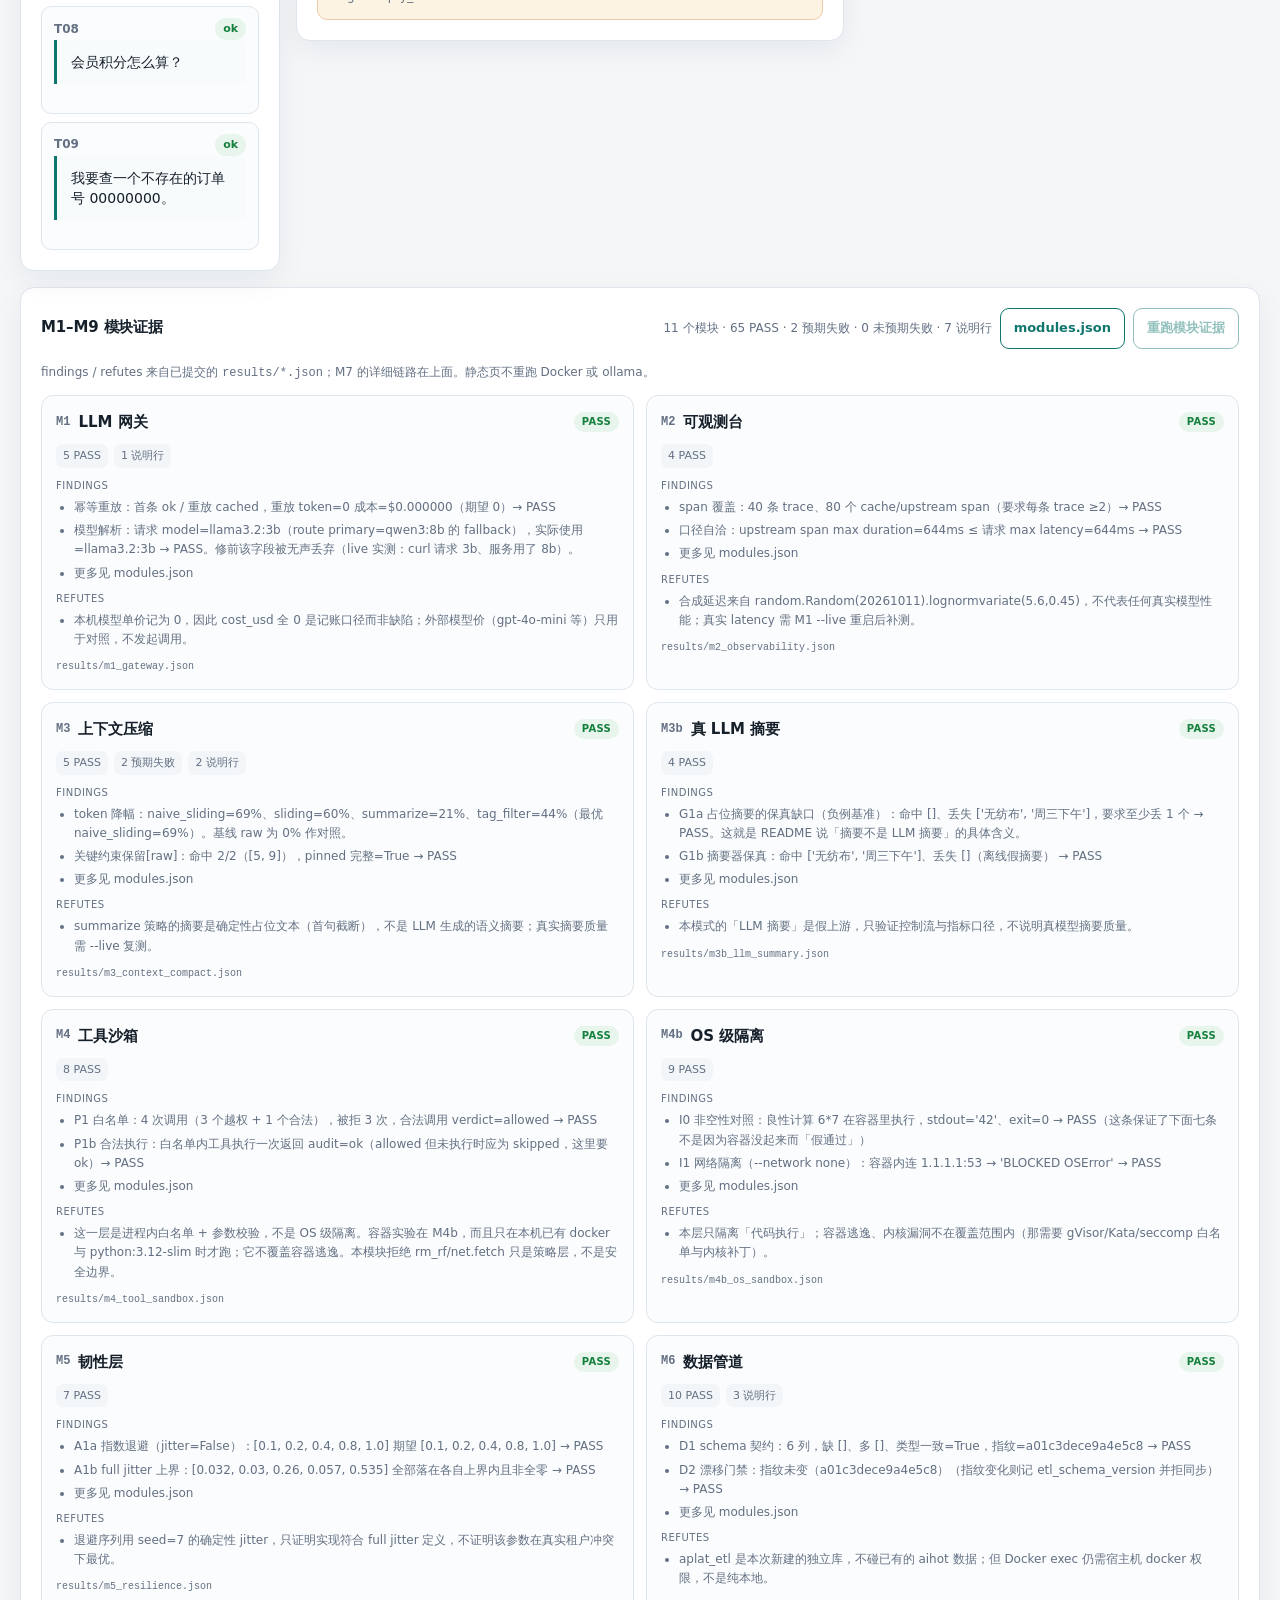
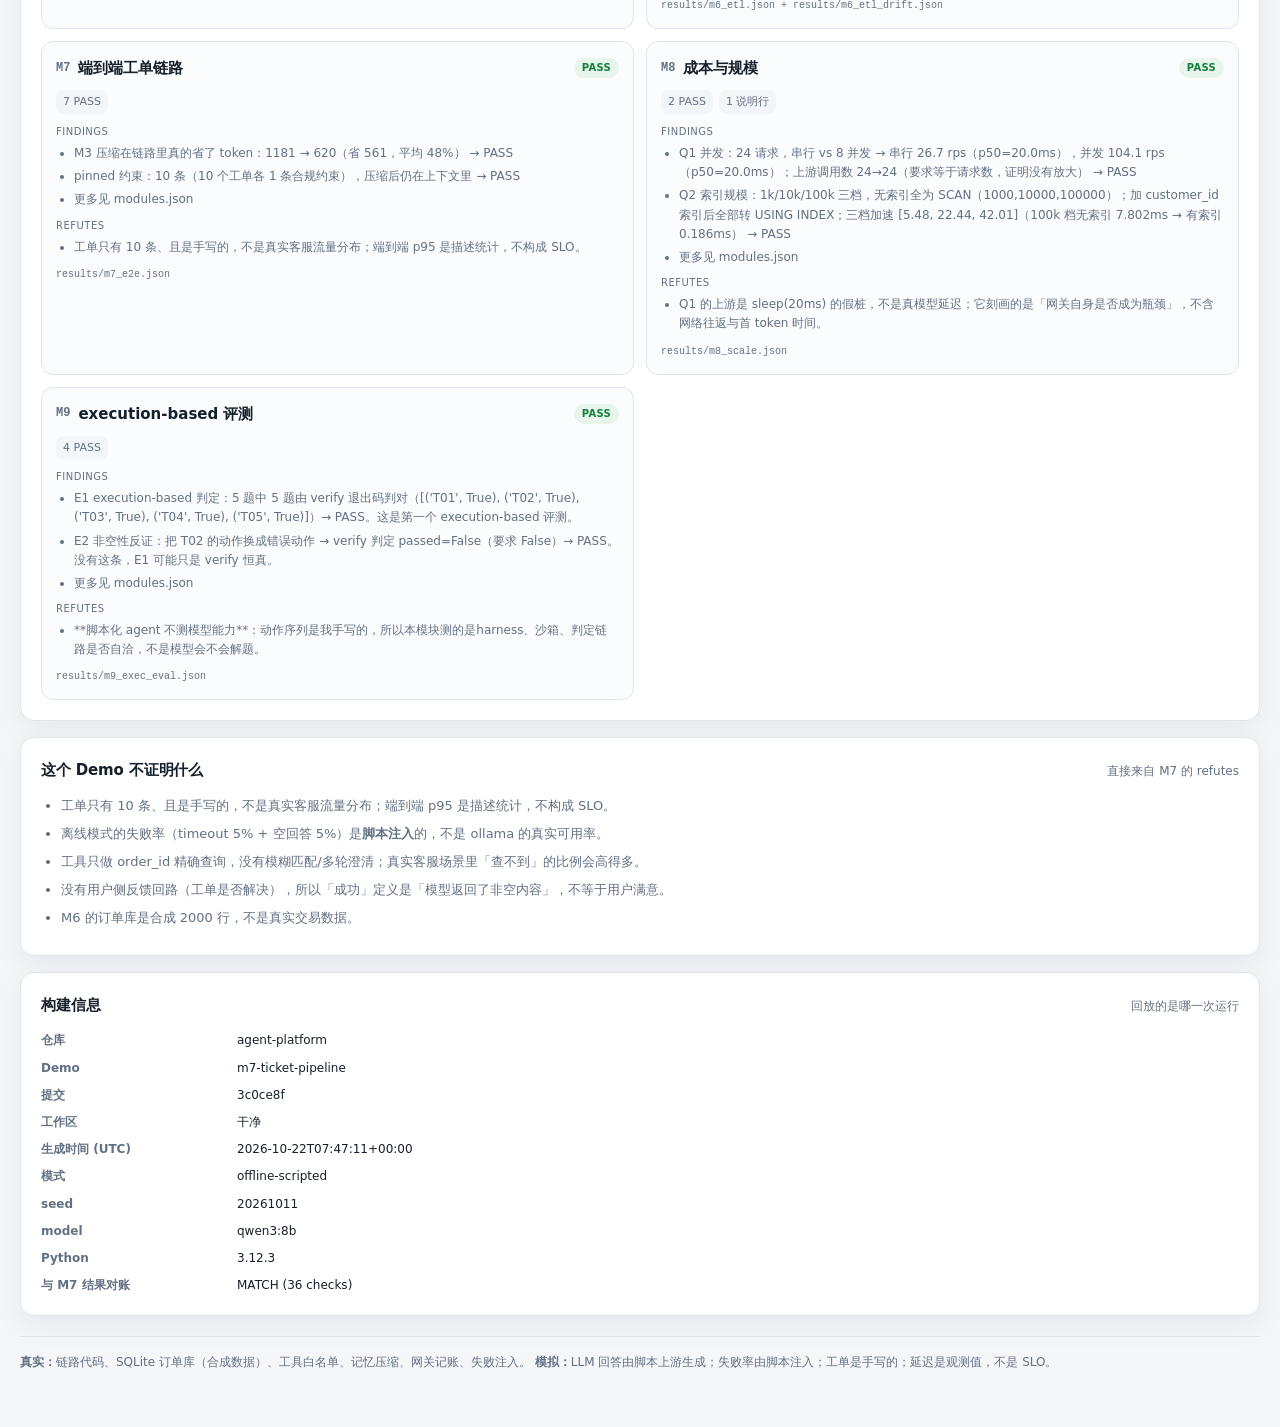
==== commit 9e30190f: "fix: keep offline claims tied to committed results The README, CI, and demo described a broader run " ====
--- a/demo/public/index.html
+++ b/demo/public/index.html
@@ -5,6 +5,7 @@
   <meta name="viewport" content="width=device-width, initial-scale=1">
   <title>agent-platform · 工单链路 Demo</title>
   <meta name="description" content="一条客服工单穿过网关、订单库、工具沙箱、记忆压缩、LLM 和可观测层的可复现 Demo。">
+  <link rel="icon" href="data:image/svg+xml,%3Csvg xmlns='http://www.w3.org/2000/svg' viewBox='0 0 64 64'%3E%3Crect width='64' height='64' rx='12' fill='%230b5b52'/%3E%3Cpath d='M16 32h32M32 16v32' stroke='%23fff' stroke-width='6' stroke-linecap='round'/%3E%3C/svg%3E">
   <link rel="stylesheet" href="./style.css">
 </head>
 <body>
@@ -102,7 +103,7 @@
           <button id="modules-rerun" class="button button-ghost" type="button" disabled>重跑模块证据</button>
         </div>
       </div>
-      <p class="muted">findings / refutes 来自本地 <code>results/*.json</code> 的回放；M7 的详细链路在上面。</p>
+      <p class="muted">findings / refutes 来自已提交的 <code>results/*.json</code>；M7 的详细链路在上面。静态页不重跑 Docker 或 ollama。</p>
       <div id="module-grid" class="module-grid"></div>
       <p id="module-error" class="muted" hidden></p>
     </section>
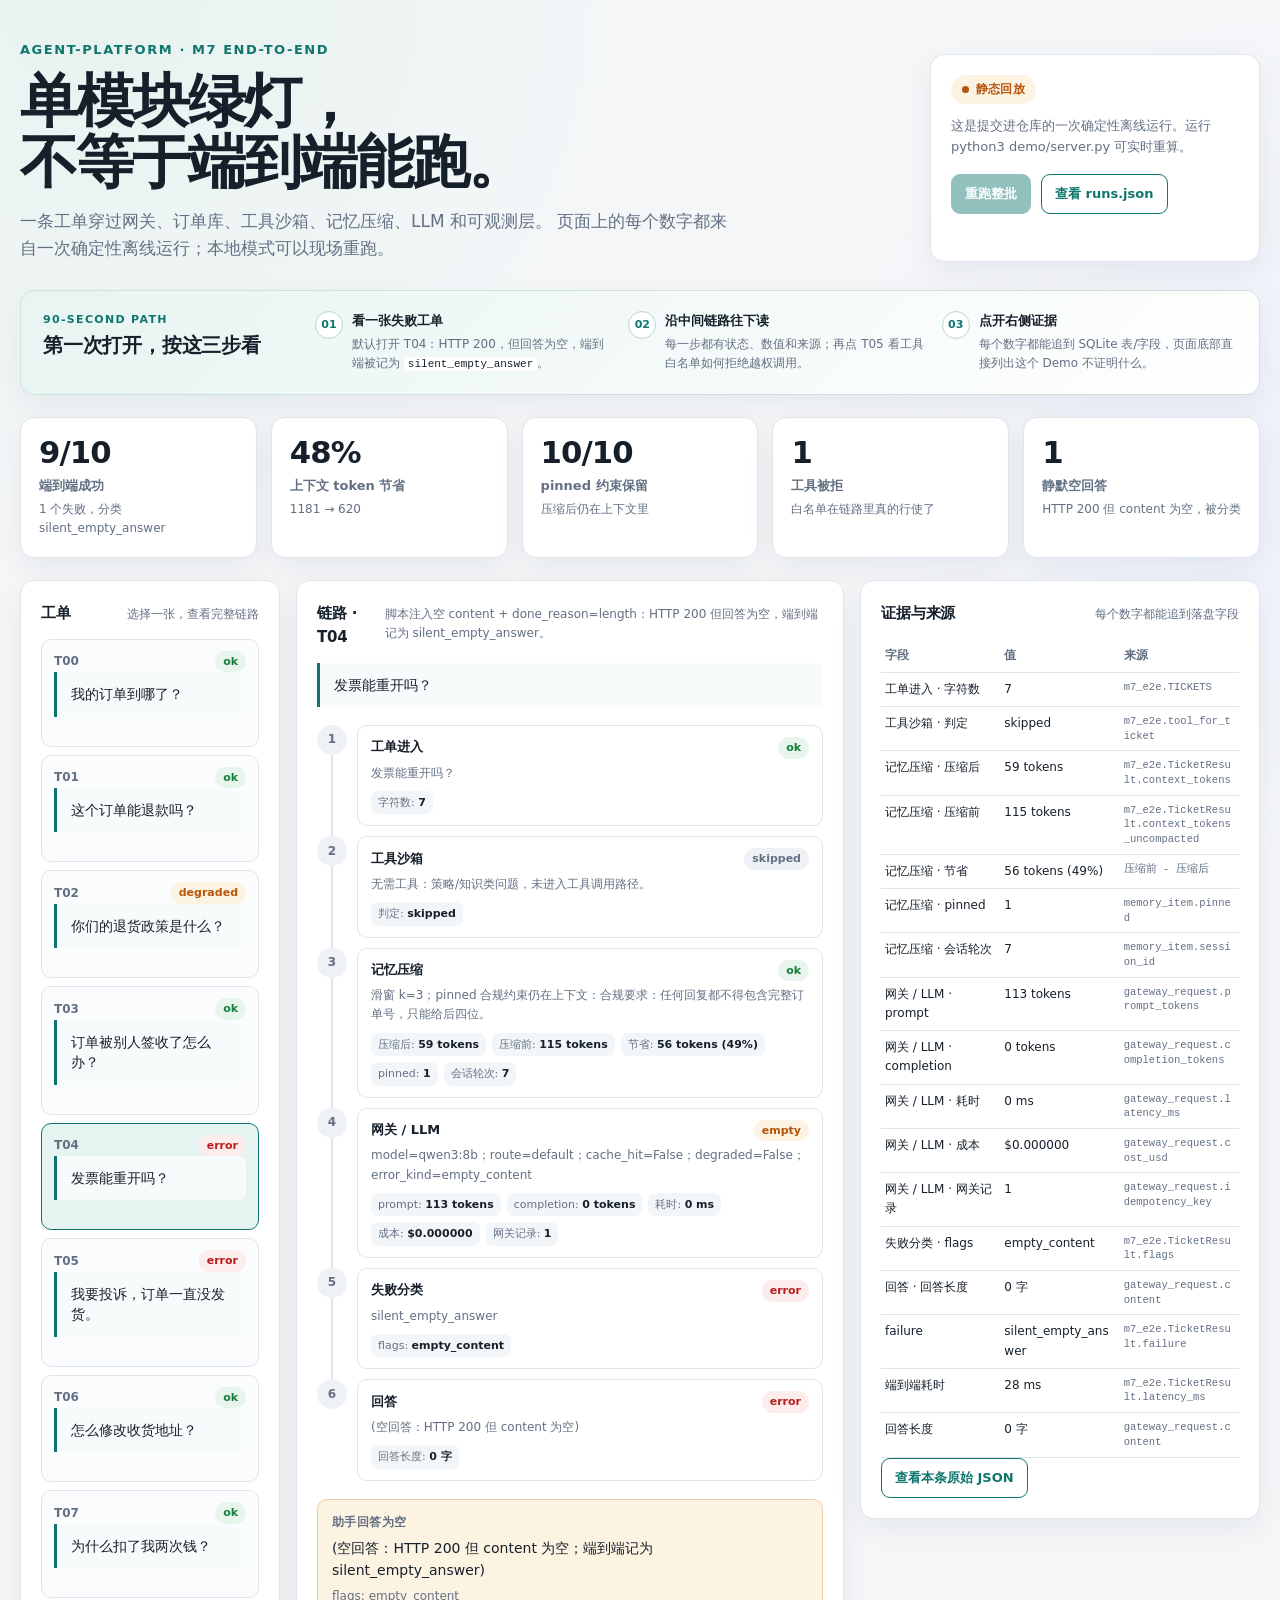
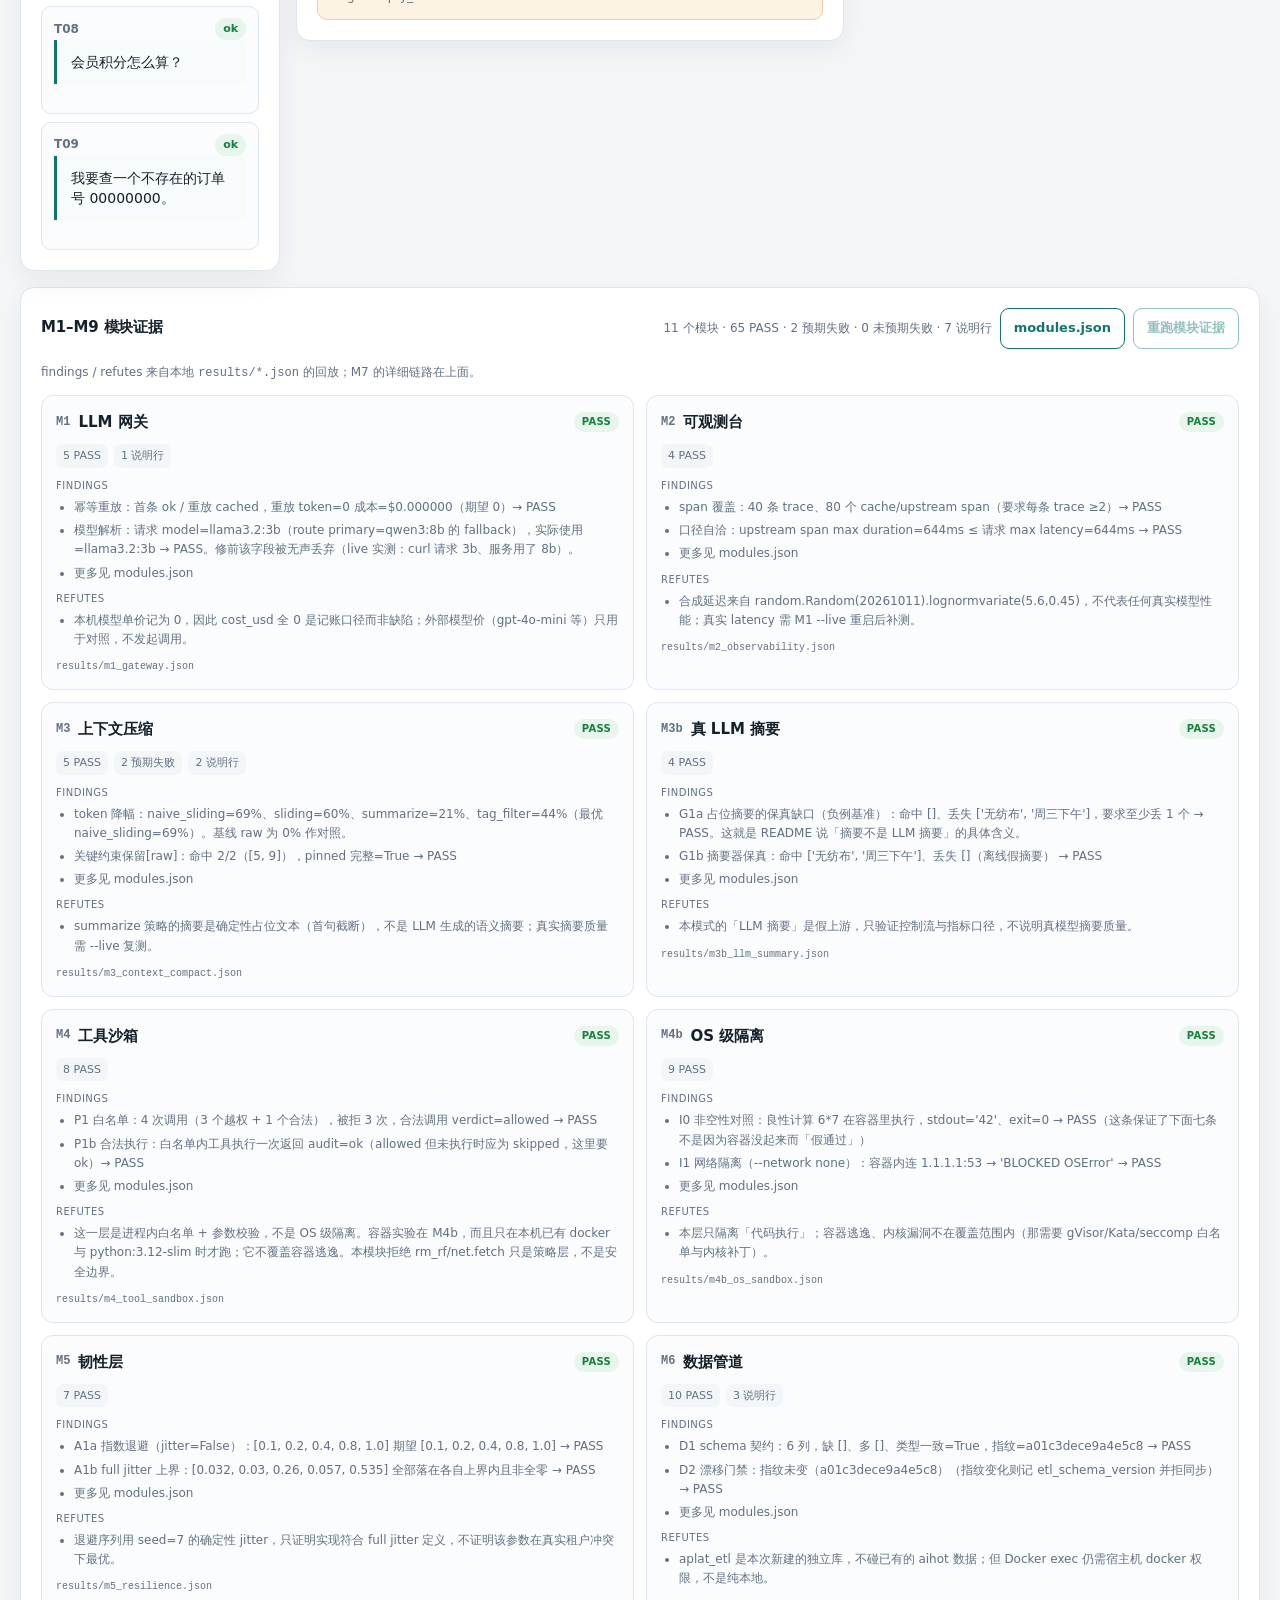
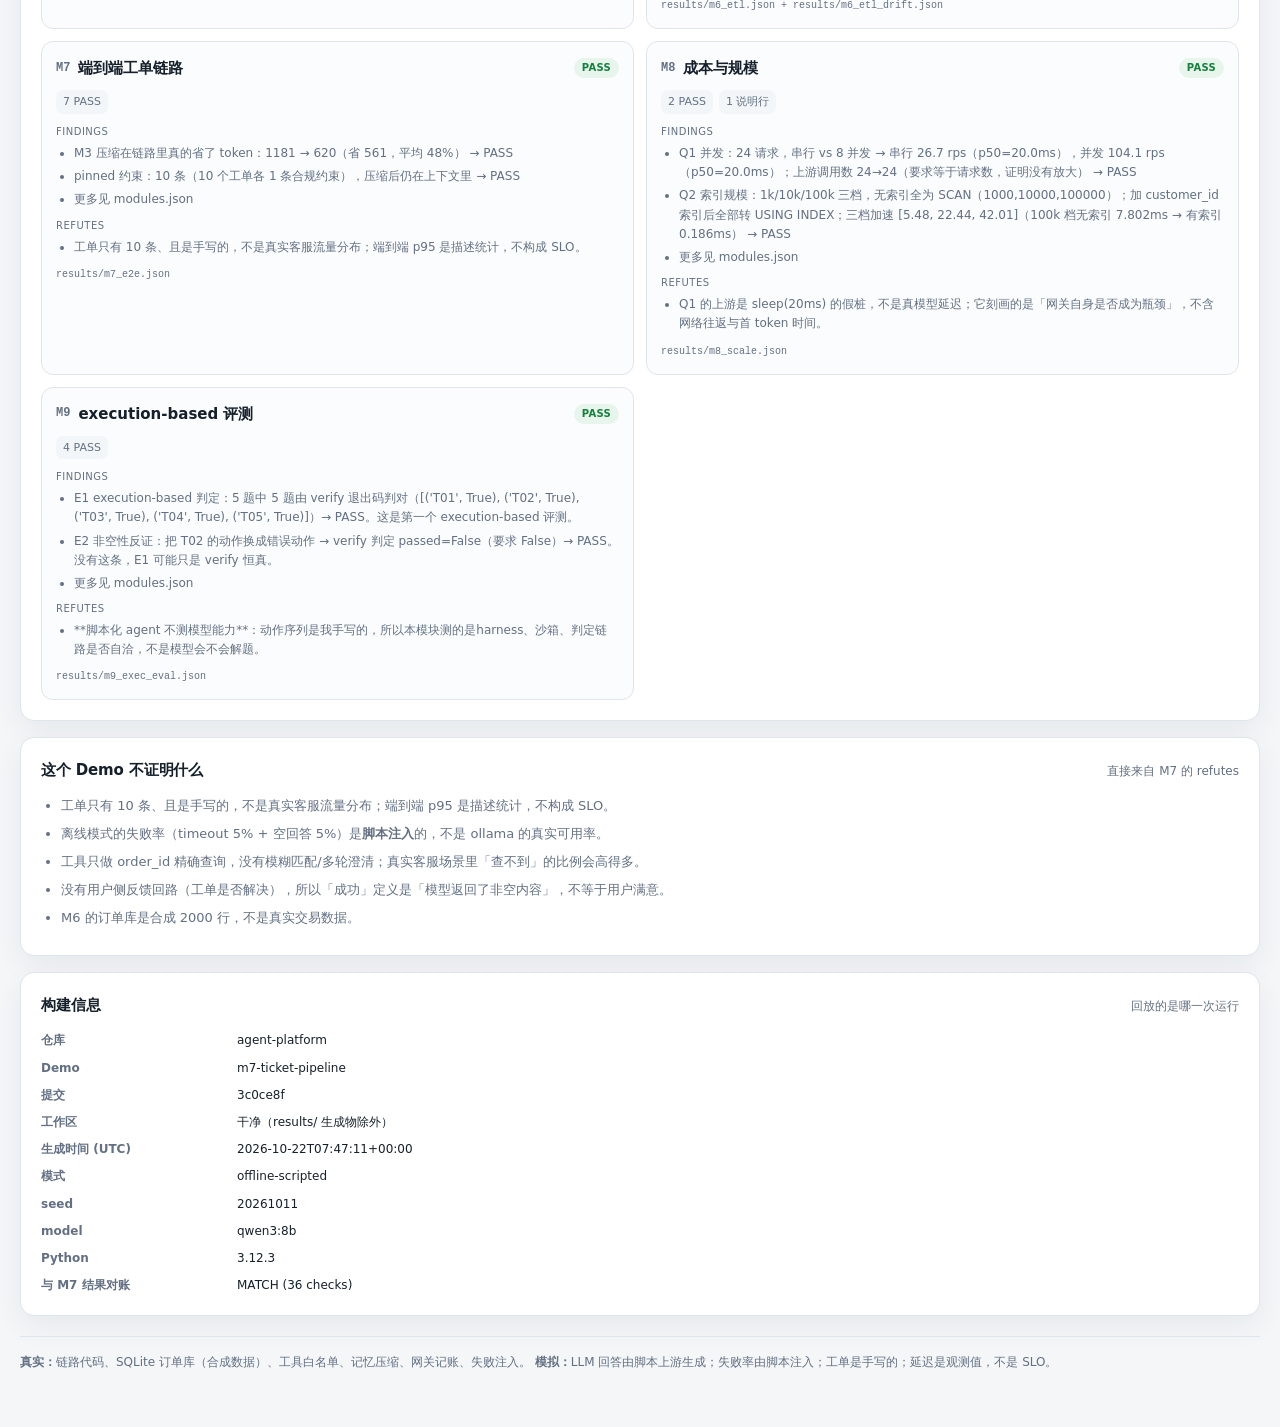
==== commit 86039bc5: "Merge remote-tracking branch 'origin/main'" ====
--- a/demo/public/index.html
+++ b/demo/public/index.html
@@ -103,7 +103,7 @@
           <button id="modules-rerun" class="button button-ghost" type="button" disabled>重跑模块证据</button>
         </div>
       </div>
-      <p class="muted">findings / refutes 来自已提交的 <code>results/*.json</code>；M7 的详细链路在上面。静态页不重跑 Docker 或 ollama。</p>
+      <p class="muted">findings / refutes 来自本地 <code>results/*.json</code> 的回放；M7 的详细链路在上面。</p>
       <div id="module-grid" class="module-grid"></div>
       <p id="module-error" class="muted" hidden></p>
     </section>
